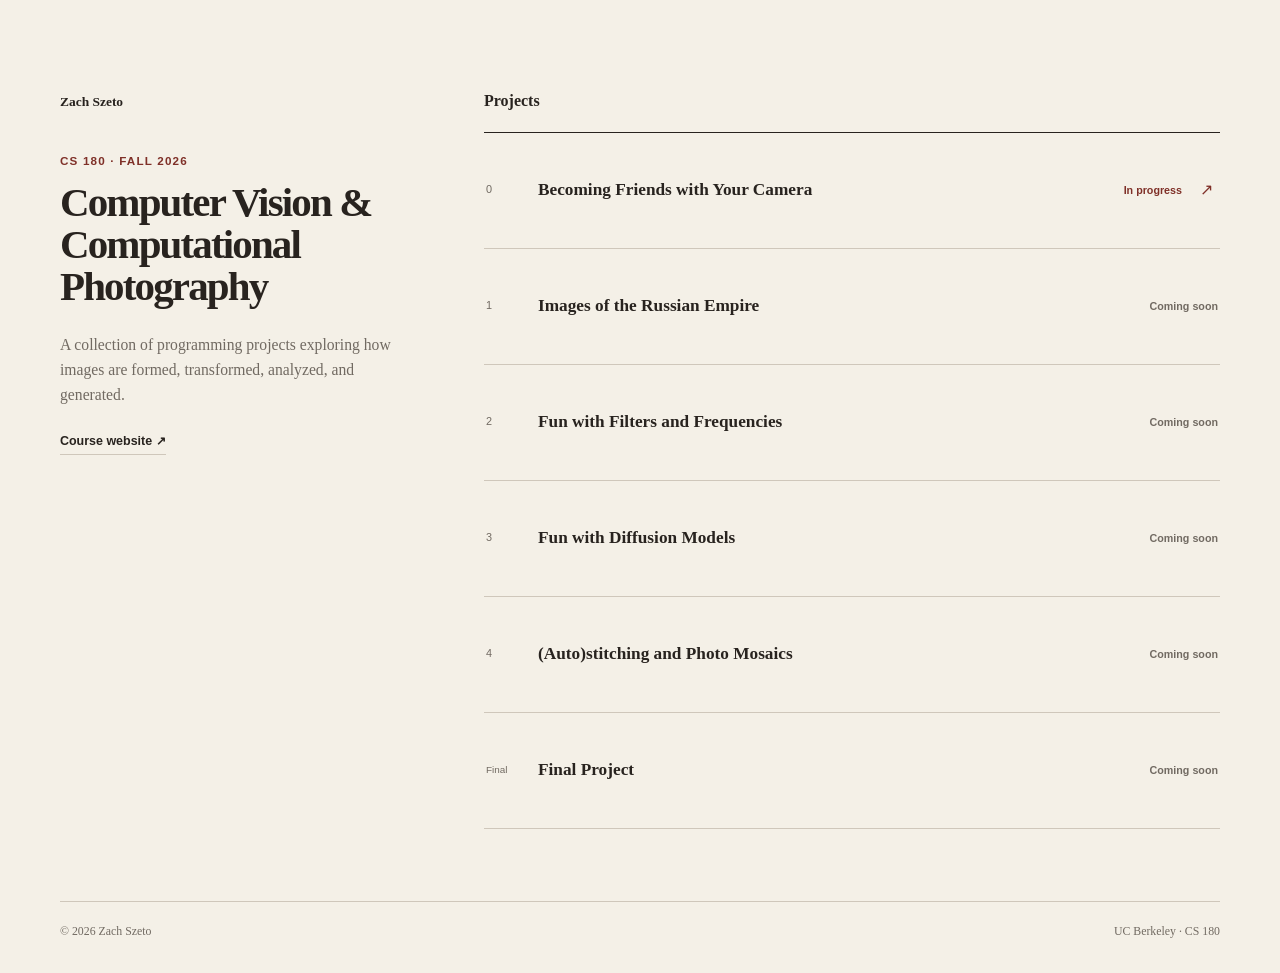
==== index.html @ 431dd9fa "init portfolio" ====
<!doctype html>
<html lang="en">
  <head>
    <meta charset="utf-8">
    <meta name="viewport" content="width=device-width, initial-scale=1">
    <meta name="description" content="Zach Szeto's CS 180 computer vision portfolio at UC Berkeley.">
    <meta name="theme-color" content="#f4f0e7">
    <meta property="og:title" content="CS 180 · Zach Szeto">
    <meta property="og:description" content="Programming projects in computer vision and computational photography.">
    <meta property="og:type" content="website">
    <title>CS 180 · Zach Szeto</title>
    <link rel="stylesheet" href="./css/styles.css">
  </head>
  <body>
    <main class="page">
      <header class="intro">
        <a class="name" href="https://zszeto.github.io">Zach Szeto</a>
        <p class="course-code">CS 180 · Fall 2026</p>
        <h1>Computer Vision &amp; Computational Photography</h1>
        <p class="summary">A collection of programming projects exploring how images are formed, transformed, analyzed, and generated.</p>
        <a class="course-link" href="https://cal-cs180.github.io/fa26/" target="_blank" rel="noopener noreferrer">Course website <span aria-hidden="true">↗</span></a>
      </header>

      <section class="projects" aria-labelledby="projects-title">
        <div class="section-heading">
          <h2 id="projects-title">Projects</h2>
        </div>

        <ol class="project-list">
          <li>
            <a class="project" href="https://cal-cs180.github.io/fa26/hw/proj0/index.html" target="_blank" rel="noopener noreferrer">
              <span class="number">0</span>
              <span class="project-copy"><strong>Becoming Friends with Your Camera</strong></span>
              <span class="status current">In progress</span>
              <span class="arrow" aria-hidden="true">↗</span>
            </a>
          </li>
          <li>
            <div class="project upcoming">
              <span class="number">1</span>
              <span class="project-copy"><strong>Images of the Russian Empire</strong></span>
              <span class="status">Coming soon</span>
            </div>
          </li>
          <li>
            <div class="project upcoming">
              <span class="number">2</span>
              <span class="project-copy"><strong>Fun with Filters and Frequencies</strong></span>
              <span class="status">Coming soon</span>
            </div>
          </li>
          <li>
            <div class="project upcoming">
              <span class="number">3</span>
              <span class="project-copy"><strong>Fun with Diffusion Models</strong></span>
              <span class="status">Coming soon</span>
            </div>
          </li>
          <li>
            <div class="project upcoming">
              <span class="number">4</span>
              <span class="project-copy"><strong>(Auto)stitching and Photo Mosaics</strong></span>
              <span class="status">Coming soon</span>
            </div>
          </li>
          <li>
            <div class="project upcoming">
              <span class="number final-number">Final</span>
              <span class="project-copy"><strong>Final Project</strong></span>
              <span class="status">Coming soon</span>
            </div>
          </li>
        </ol>
      </section>

      <footer>
        <span>© 2026 Zach Szeto</span>
        <span>UC Berkeley · CS 180</span>
      </footer>
    </main>
  </body>
</html>
---- css/styles.css ----
:root {
  --background: #f4f0e7;
  --surface: #faf8f2;
  --text: #28231f;
  --muted: #716a62;
  --line: #cfc7bb;
  --accent: #7f3028;
}

* { box-sizing: border-box; }

html { scroll-behavior: smooth; }

body {
  min-height: 100vh;
  margin: 0;
  background: var(--background);
  color: var(--text);
  font-family: Georgia, "Times New Roman", serif;
  line-height: 1.6;
  -webkit-font-smoothing: antialiased;
}

a { color: inherit; }

.page {
  width: min(calc(100% - 56px), 1160px);
  margin: 0 auto;
  padding: 88px 0 32px;
  display: grid;
  grid-template-columns: 340px minmax(0, 1fr);
  column-gap: 84px;
}

.intro {
  position: sticky;
  top: 72px;
  align-self: start;
}

.name {
  font-size: 0.84rem;
  font-weight: 700;
  text-decoration: none;
}

.name:hover { color: var(--accent); }

.course-code {
  margin: 38px 0 12px;
  color: var(--accent);
  font-family: ui-sans-serif, -apple-system, BlinkMacSystemFont, "Segoe UI", sans-serif;
  font-size: 0.73rem;
  font-weight: 750;
  letter-spacing: 0.1em;
  text-transform: uppercase;
}

h1 {
  margin: 0;
  max-width: 340px;
  font-size: clamp(2.45rem, 3.2vw, 3.2rem);
  font-weight: 600;
  line-height: 1.02;
  letter-spacing: -0.045em;
}

.summary {
  margin: 24px 0 20px;
  color: var(--muted);
  font-size: 0.98rem;
}

.course-link {
  display: inline-block;
  padding-bottom: 2px;
  border-bottom: 1px solid var(--line);
  font-family: ui-sans-serif, -apple-system, BlinkMacSystemFont, "Segoe UI", sans-serif;
  font-size: 0.78rem;
  font-weight: 650;
  text-decoration: none;
}

.course-link:hover { border-color: var(--text); }

.section-heading {
  display: flex;
  align-items: baseline;
  justify-content: space-between;
  padding-bottom: 18px;
  border-bottom: 1px solid var(--text);
}

.section-heading h2 {
  margin: 0;
  font-size: 1rem;
  font-weight: 700;
}

.project-list {
  margin: 0;
  padding: 0;
  list-style: none;
}

.project {
  min-height: 116px;
  display: grid;
  grid-template-columns: 34px minmax(0, 1fr) auto 18px;
  gap: 18px;
  align-items: center;
  padding: 24px 2px;
  border-bottom: 1px solid var(--line);
  text-decoration: none;
}

a.project { transition: padding 160ms ease, background-color 160ms ease; }

a.project:hover {
  padding-inline: 14px;
  background: var(--surface);
}

.number {
  color: var(--muted);
  font-family: ui-sans-serif, -apple-system, BlinkMacSystemFont, "Segoe UI", sans-serif;
  font-size: 0.68rem;
}

.project-copy { display: grid; gap: 3px; }

.project-copy strong {
  font-size: 1.08rem;
  line-height: 1.3;
}

.final-number { font-size: 0.62rem; }

.status {
  color: var(--muted);
  font-family: ui-sans-serif, -apple-system, BlinkMacSystemFont, "Segoe UI", sans-serif;
  font-size: 0.67rem;
  font-weight: 650;
  white-space: nowrap;
}

.status.current { color: var(--accent); }
.arrow { color: var(--accent); }
.upcoming { grid-template-columns: 34px minmax(0, 1fr) auto; }

footer {
  grid-column: 1 / -1;
  display: flex;
  justify-content: space-between;
  margin-top: 72px;
  padding-top: 20px;
  border-top: 1px solid var(--line);
  color: var(--muted);
  font-size: 0.74rem;
}

a:focus-visible {
  outline: 2px solid var(--accent);
  outline-offset: 4px;
}

@media (max-width: 800px) {
  .page {
    padding-top: 54px;
    grid-template-columns: 1fr;
    gap: 68px;
  }

  .intro {
    position: static;
    max-width: 620px;
  }

  h1 { max-width: 560px; }
  .summary { max-width: 500px; }
  footer { margin-top: 8px; }
}

@media (max-width: 520px) {
  .page { width: min(calc(100% - 36px), 1160px); }

  .project,
  .upcoming {
    grid-template-columns: 26px minmax(0, 1fr);
    gap: 12px;
  }

  .status,
  .arrow {
    grid-column: 2;
    justify-self: start;
  }

  footer { flex-direction: column; gap: 4px; }
}

@media (prefers-reduced-motion: reduce) {
  html { scroll-behavior: auto; }
  a.project { transition: none; }
}
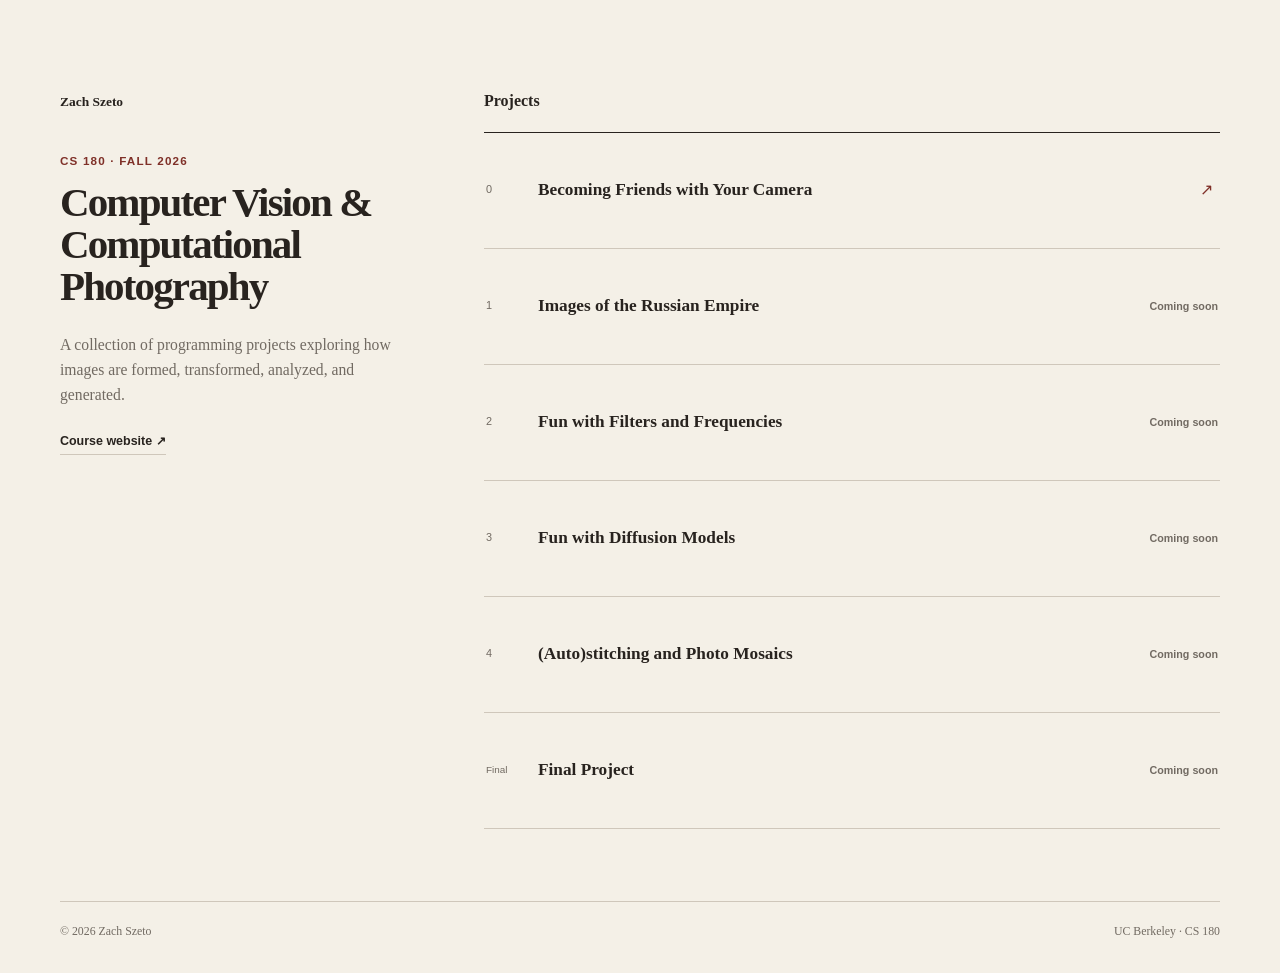
==== commit a42eb31c: "added project 0" ====
--- a/index.html
+++ b/index.html
@@ -28,10 +28,9 @@
 
         <ol class="project-list">
           <li>
-            <a class="project" href="https://cal-cs180.github.io/fa26/hw/proj0/index.html" target="_blank" rel="noopener noreferrer">
+            <a class="project" href="./project0/">
               <span class="number">0</span>
               <span class="project-copy"><strong>Becoming Friends with Your Camera</strong></span>
-              <span class="status current">In progress</span>
               <span class="arrow" aria-hidden="true">↗</span>
             </a>
           </li>
--- a/css/styles.css
+++ b/css/styles.css
@@ -106,7 +106,7 @@
 .project {
   min-height: 116px;
   display: grid;
-  grid-template-columns: 34px minmax(0, 1fr) auto 18px;
+  grid-template-columns: 34px minmax(0, 1fr) 18px;
   gap: 18px;
   align-items: center;
   padding: 24px 2px;
@@ -144,7 +144,6 @@
   white-space: nowrap;
 }
 
-.status.current { color: var(--accent); }
 .arrow { color: var(--accent); }
 .upcoming { grid-template-columns: 34px minmax(0, 1fr) auto; }
 
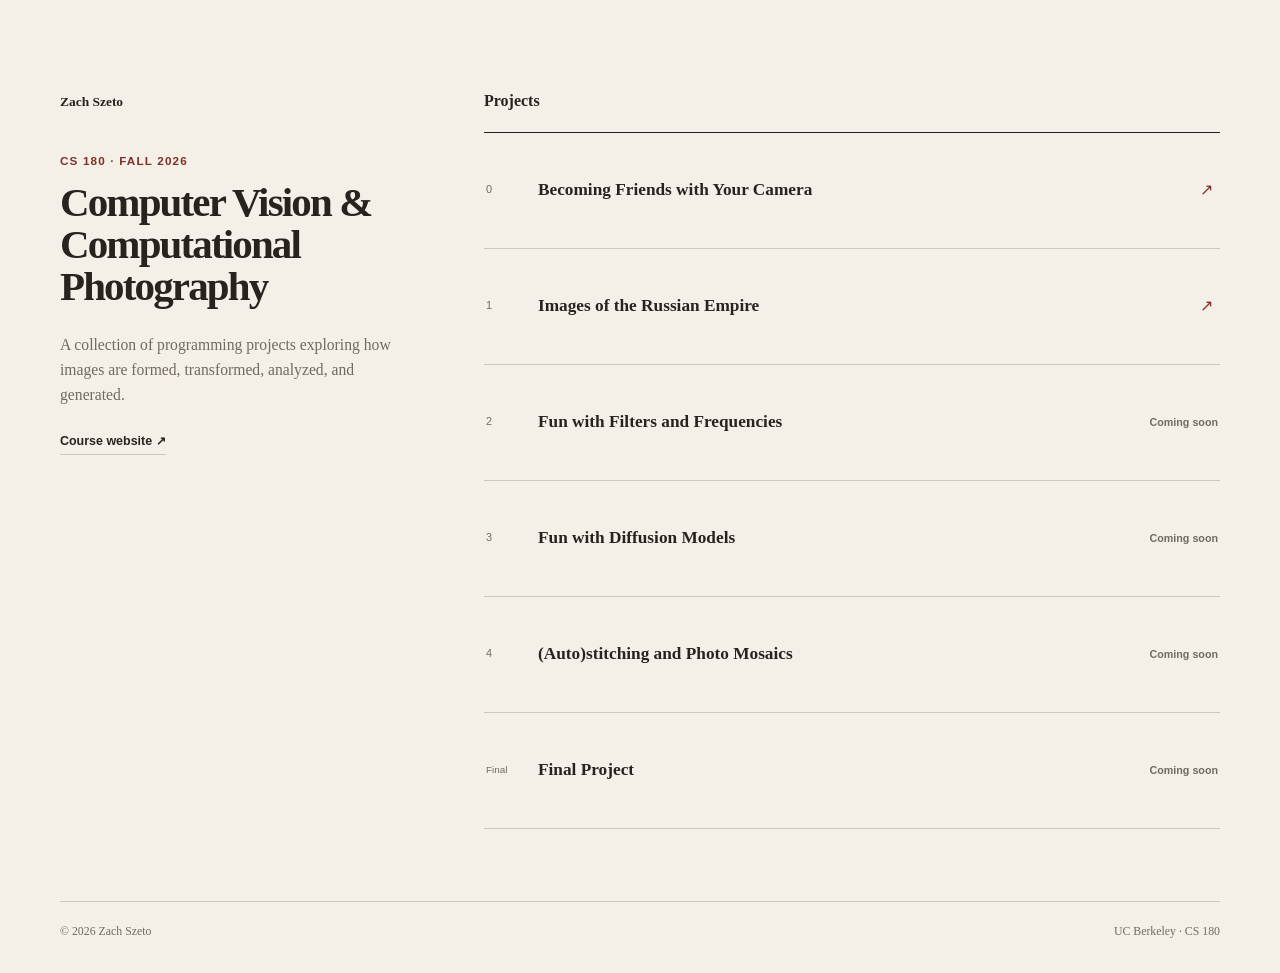
==== commit 3732ab1d: "added project 1" ====
--- a/index.html
+++ b/index.html
@@ -35,11 +35,11 @@
             </a>
           </li>
           <li>
-            <div class="project upcoming">
+            <a class="project" href="./project1/">
               <span class="number">1</span>
               <span class="project-copy"><strong>Images of the Russian Empire</strong></span>
-              <span class="status">Coming soon</span>
-            </div>
+              <span class="arrow" aria-hidden="true">↗</span>
+            </a>
           </li>
           <li>
             <div class="project upcoming">
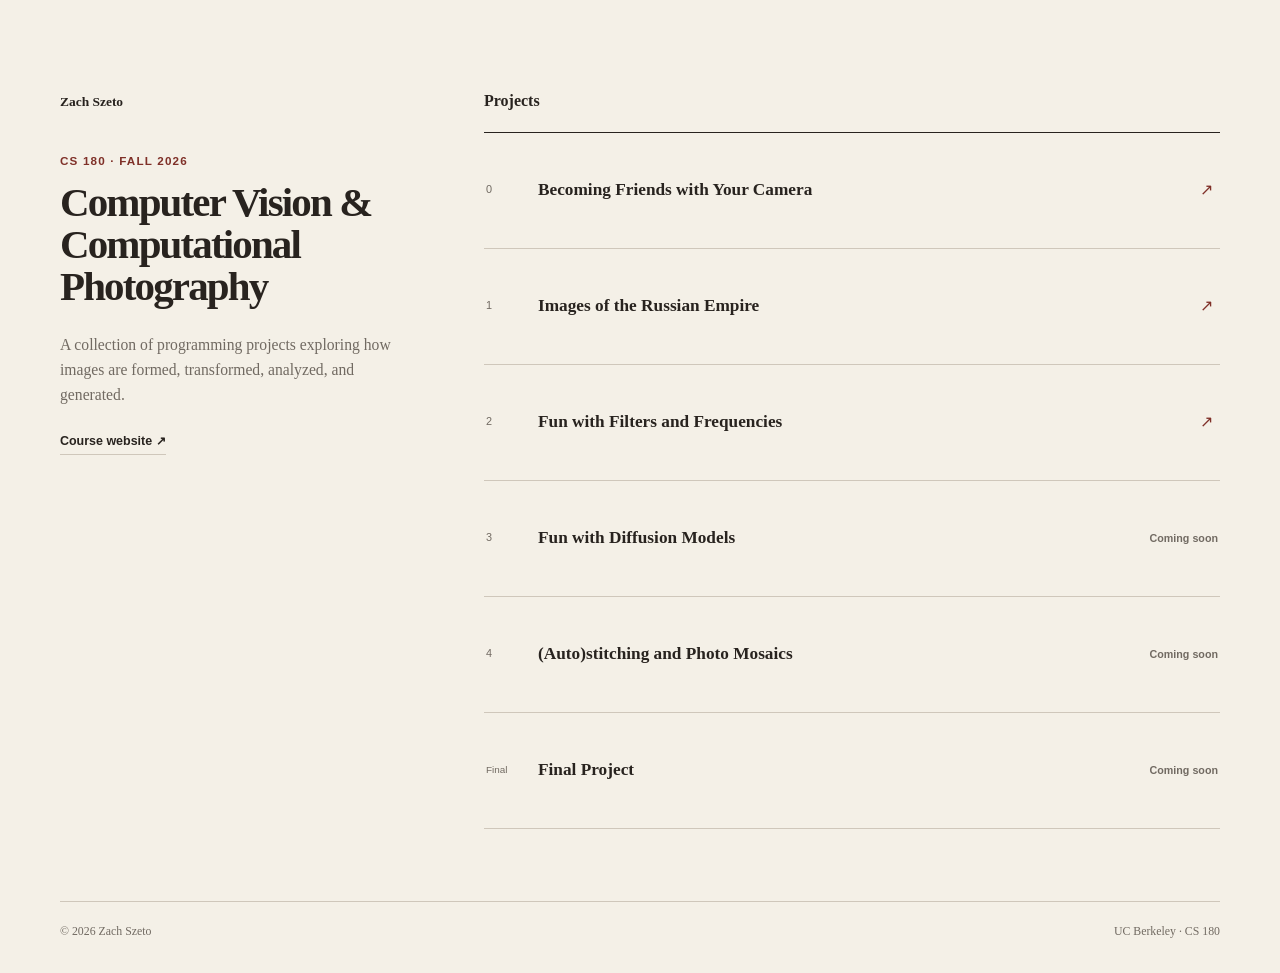
==== commit 59d42925: "added project 2" ====
--- a/index.html
+++ b/index.html
@@ -42,11 +42,11 @@
             </a>
           </li>
           <li>
-            <div class="project upcoming">
+            <a class="project" href="./project2/">
               <span class="number">2</span>
               <span class="project-copy"><strong>Fun with Filters and Frequencies</strong></span>
-              <span class="status">Coming soon</span>
-            </div>
+              <span class="arrow" aria-hidden="true">↗</span>
+            </a>
           </li>
           <li>
             <div class="project upcoming">
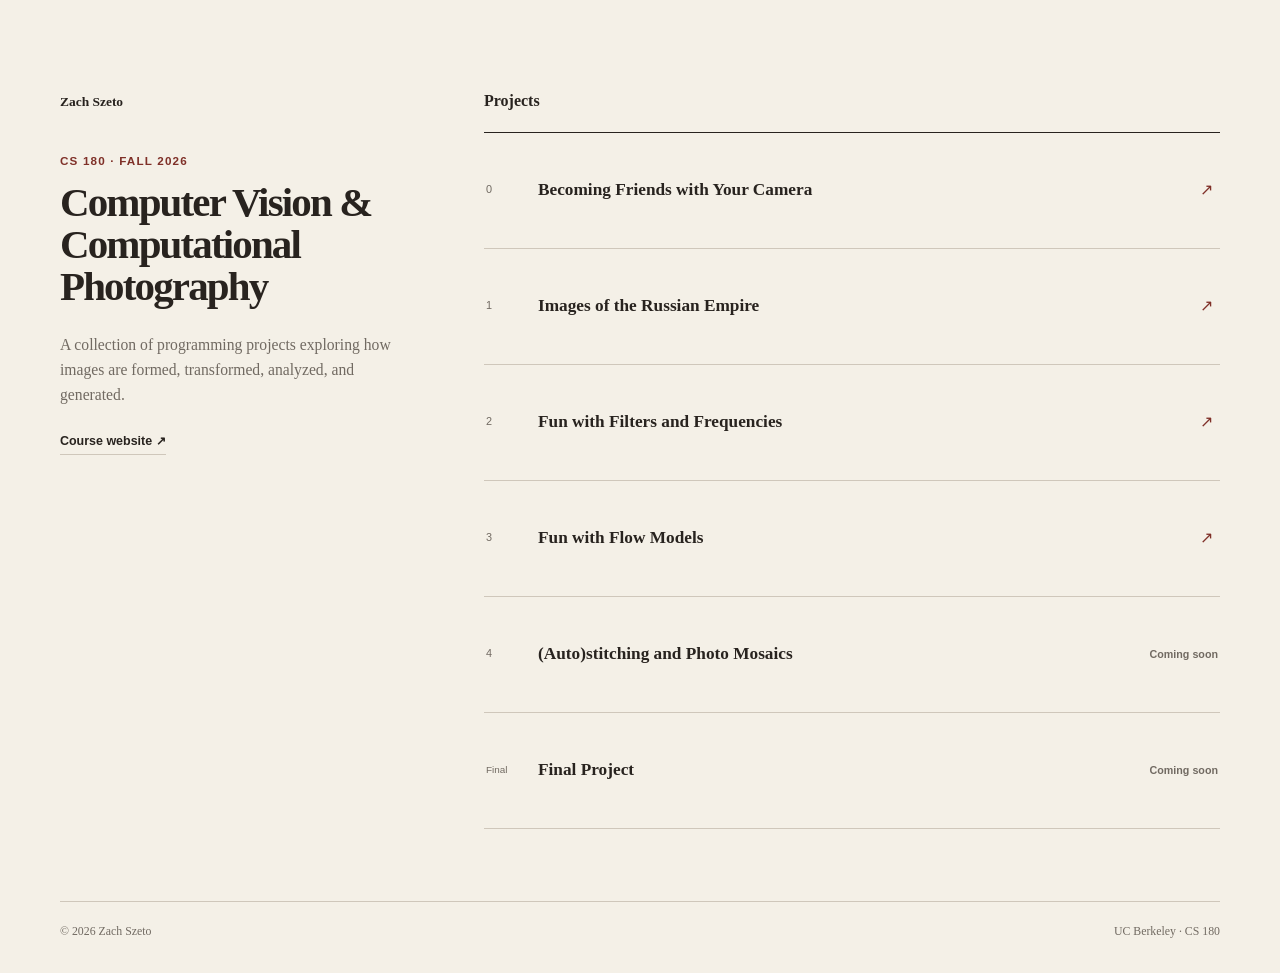
==== commit 58417961: "added project 3" ====
--- a/index.html
+++ b/index.html
@@ -49,11 +49,11 @@
             </a>
           </li>
           <li>
-            <div class="project upcoming">
+            <a class="project" href="./project3/">
               <span class="number">3</span>
-              <span class="project-copy"><strong>Fun with Diffusion Models</strong></span>
-              <span class="status">Coming soon</span>
-            </div>
+              <span class="project-copy"><strong>Fun with Flow Models</strong></span>
+              <span class="arrow" aria-hidden="true">↗</span>
+            </a>
           </li>
           <li>
             <div class="project upcoming">
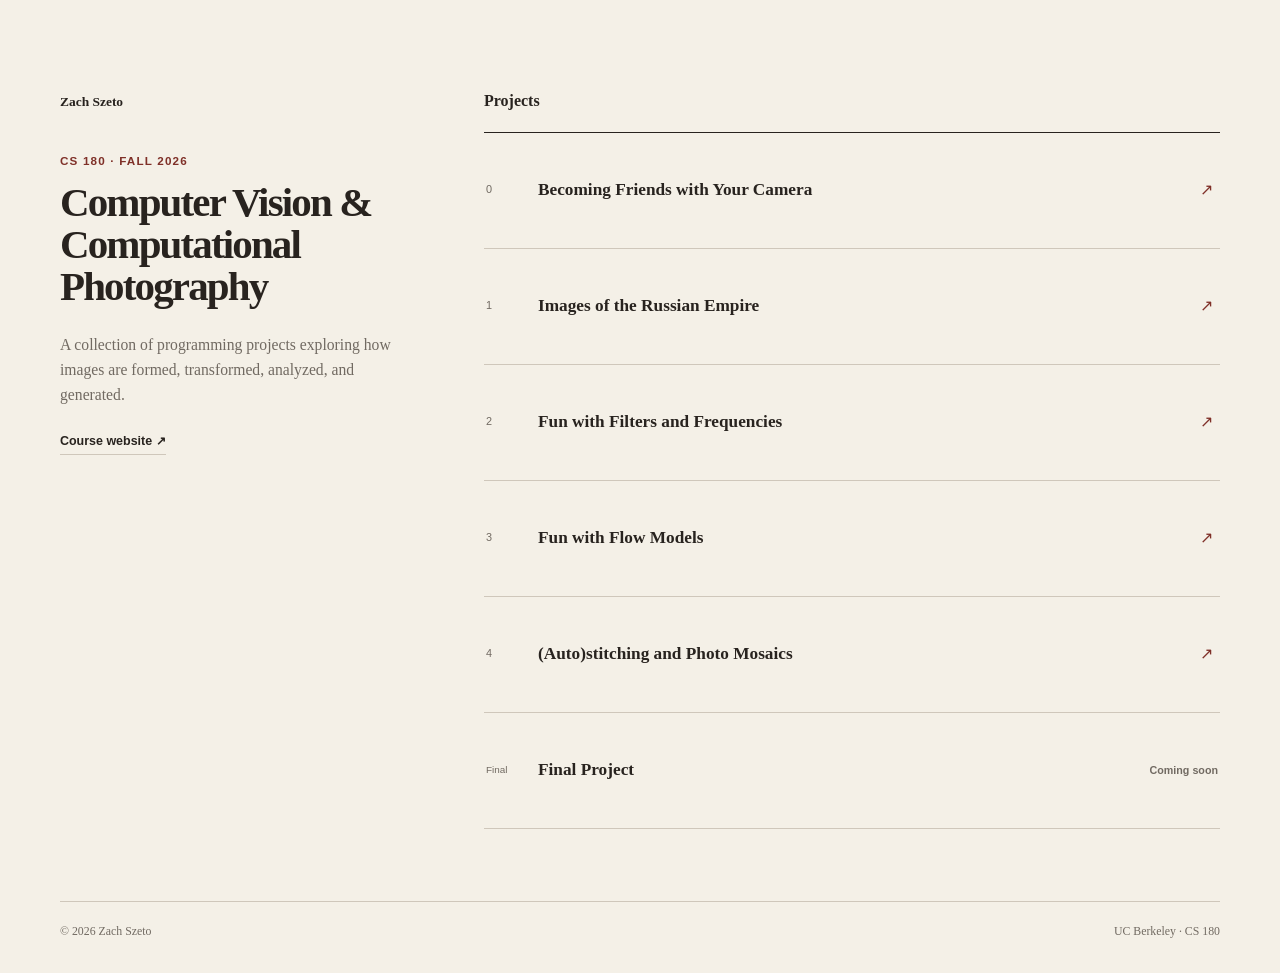
==== commit 8e89172b: "added project 4a" ====
--- a/index.html
+++ b/index.html
@@ -56,11 +56,11 @@
             </a>
           </li>
           <li>
-            <div class="project upcoming">
+            <a class="project" href="./project4/">
               <span class="number">4</span>
               <span class="project-copy"><strong>(Auto)stitching and Photo Mosaics</strong></span>
-              <span class="status">Coming soon</span>
-            </div>
+              <span class="arrow" aria-hidden="true">↗</span>
+            </a>
           </li>
           <li>
             <div class="project upcoming">
